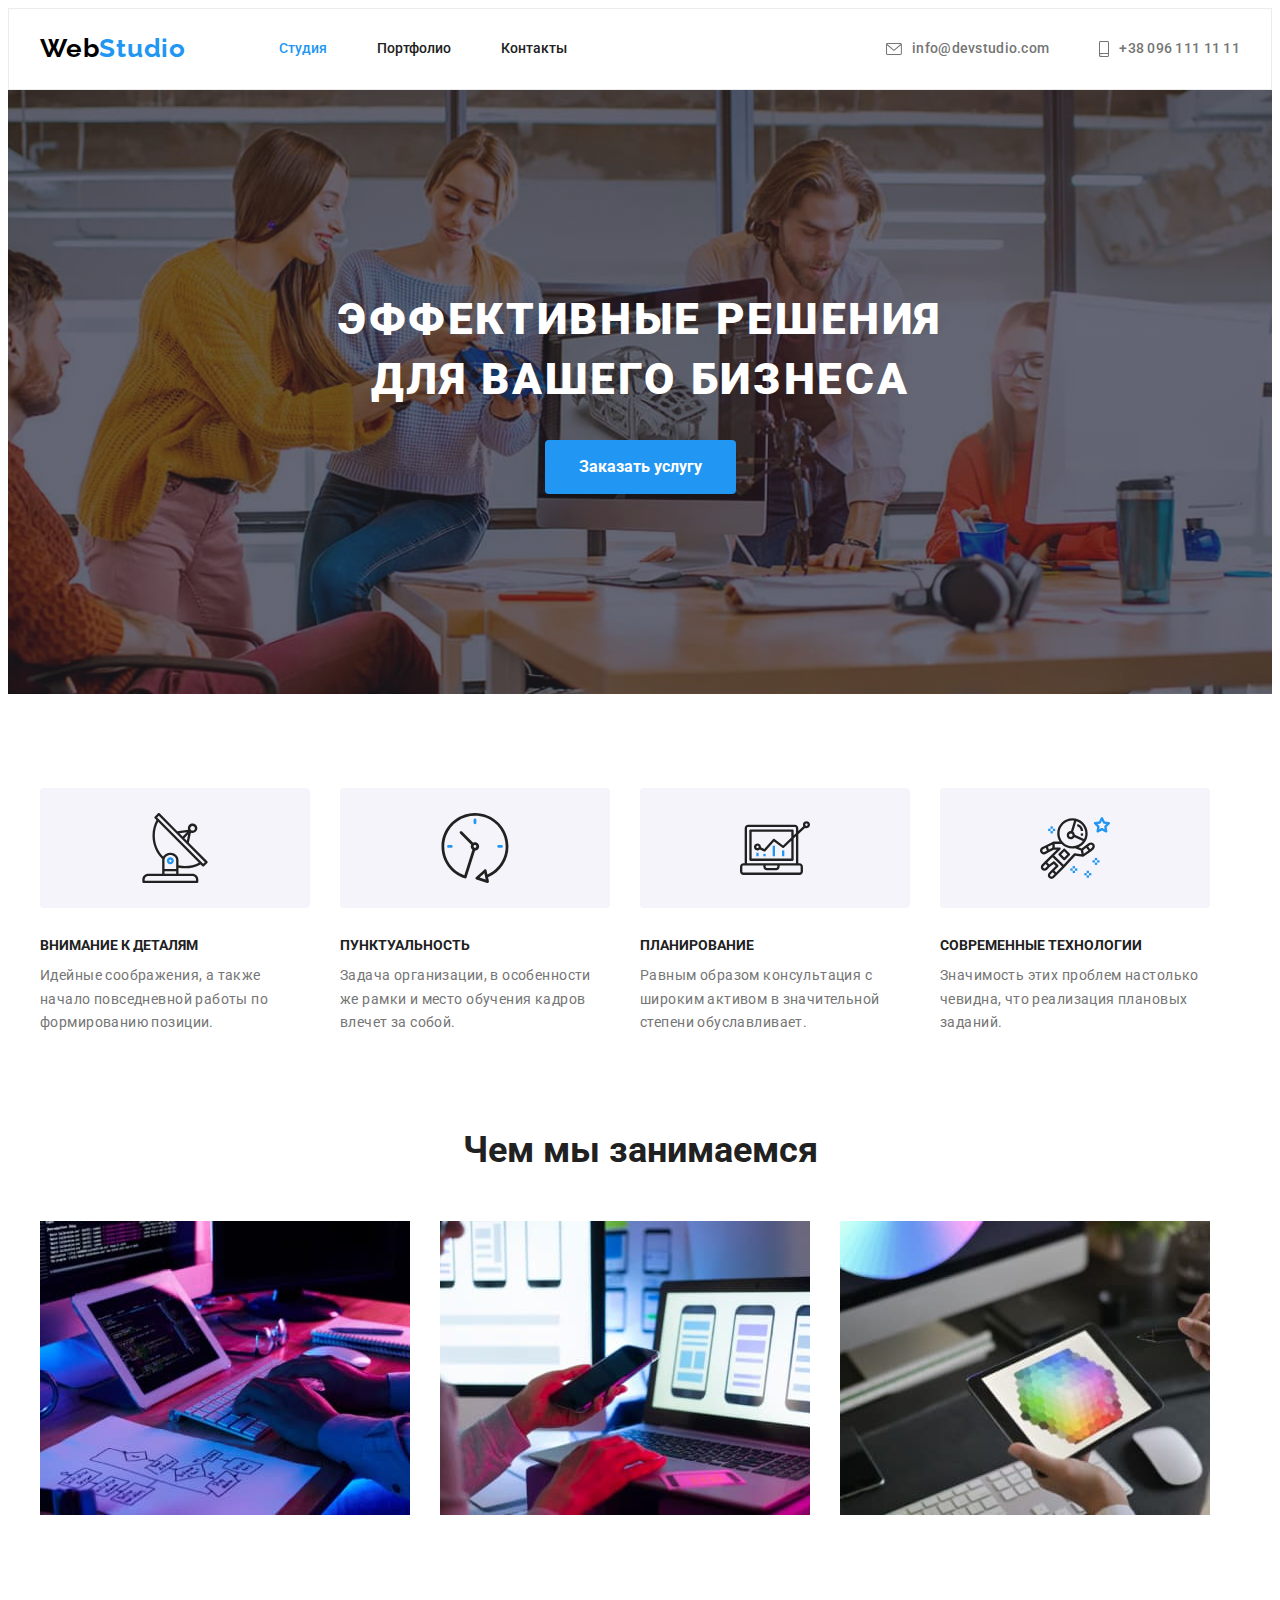
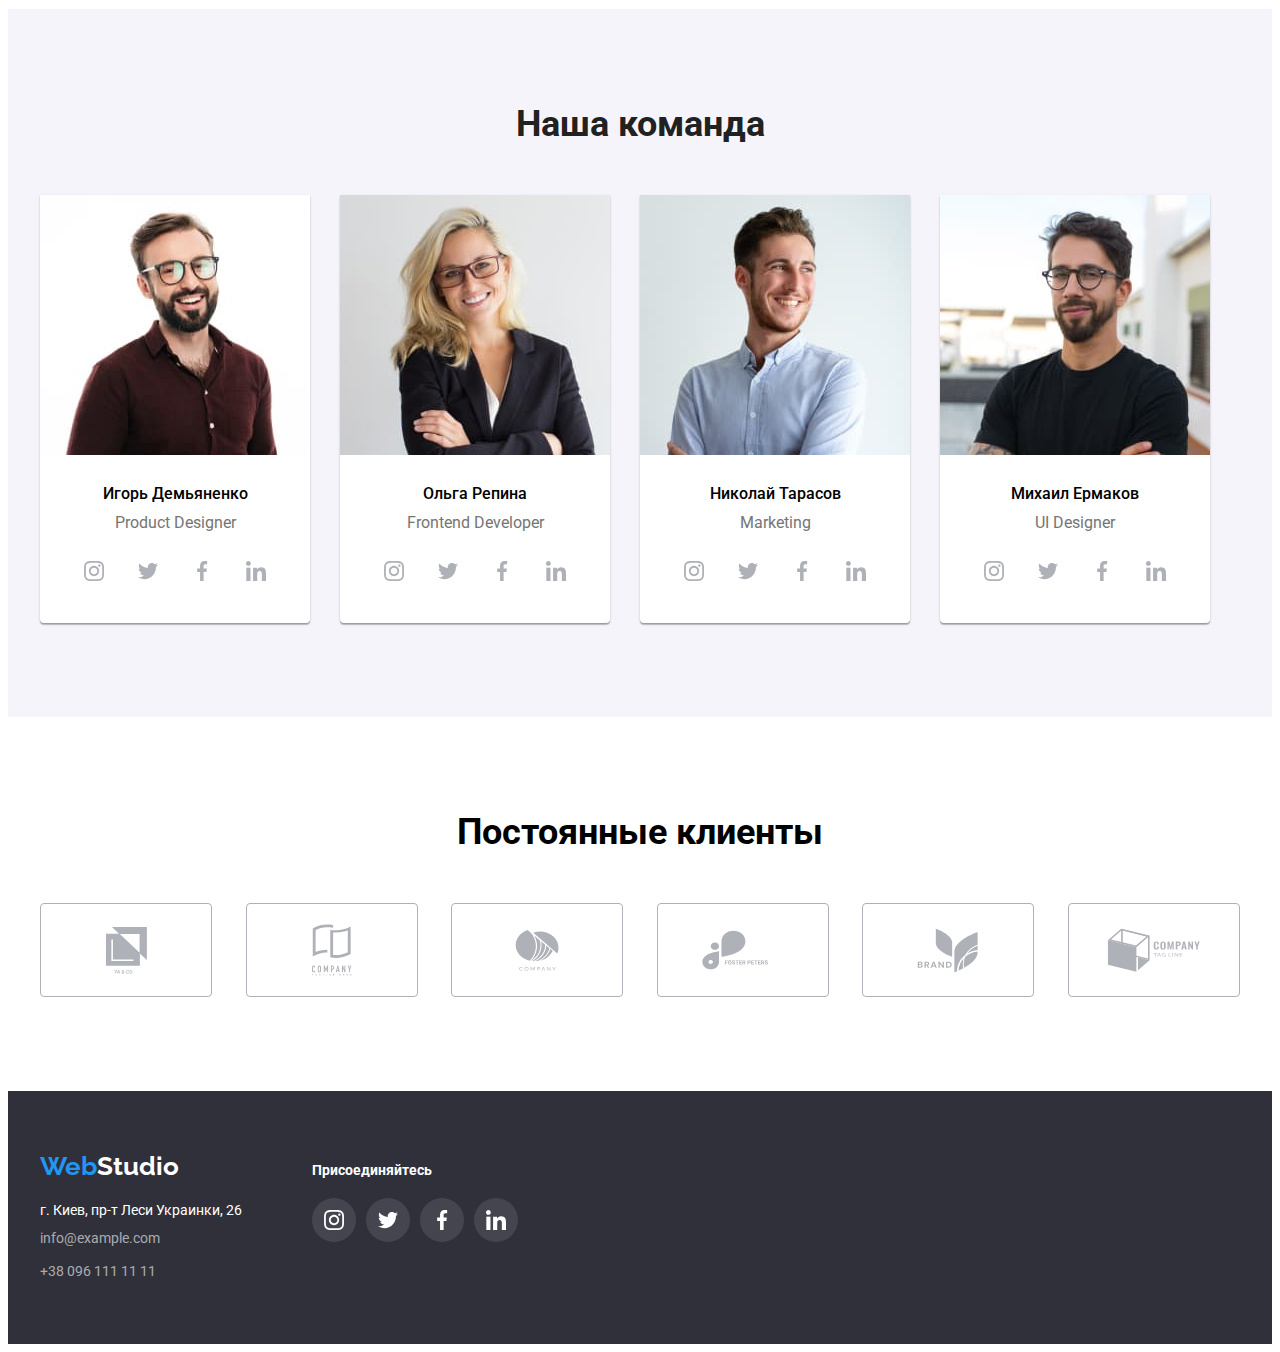
==== index.html @ 79982c33 "Add files via upload" ====
<!DOCTYPE html>
<html lang="ru">
  <head>
    <meta charset="UTF-8" />
    <meta http-equiv="X-UA-Compatible" content="IE=edge" />
    <meta name="viewport" content="width=device-width, initial-scale=1.0" />
    <title>Document</title>
    <link
      rel="stylesheet"
      href="https://cdnjs.cloudflare.com/ajax/libs/modern-normalize/1.1.0/modern-normalize.min.css"
      integrity="sha512-wpPYUAdjBVSE4KJnH1VR1HeZfpl1ub8YT/NKx4PuQ5NmX2tKuGu6U/JRp5y+Y8XG2tV+wKQpNHVUX03MfMFn9Q=="
      crossorigin="anonymous"
      referrerpolicy="no-referrer"
    />
    <link rel="preconnect" href="https://fonts.gstatic.com" />
    <link
      href="https://fonts.googleapis.com/css2?family=Raleway:wght@700&family=Roboto:wght@400;500;700;900&display=swap"
      rel="stylesheet"
    />
    <link rel="stylesheet" href="./css/styles.css" />
  </head>
  <body>
    <header class="header">
      <div class="container header-container">
        <nav class="header-nav">
          <a href="./index.html" class="logo-header">
            Web<span class="logo-part">Studio</span>
          </a>
          <ul class="nav-list list">
            <li class="menu-link">
              <a href="./index.html" class="link current">Студия</a>
            </li>

            <li class="menu-link">
              <a href="./portfolio.html" class="link"> Портфолио</a>
            </li>

            <li class="menu-link"><a href="" class="link">Контакты</a></li>
          </ul>
        </nav>
        <ul class="contacts">
          <li class="header-contacts">
            <a href="mailto:info@devstudio.com" lang="en" class="mail-tel"
              ><svg class="mail-tel-pic" width="16" height="12">
                <use href="./images/sprite.svg#icon-envelope"></use>
              </svg>
              info@devstudio.com
            </a>
          </li>

          <li class="header-contacts">
            <a href="tel:+380961111111" class="mail-tel"
              ><svg class="mail-tel-pic" width="10" height="16">
                <use href="./images/sprite.svg#icon-smartphone"></use>
              </svg>
              +38 096 111 11 11
            </a>
          </li>
        </ul>
      </div>
    </header>
    <main>
      <section class="hero">
        <div class="container">
          <h1 class="hero-main-sec">Эффективные решения для вашего бизнеса</h1>
          <button type="button" class="modal-btn">Заказать услугу</button>
        </div>
      </section>
      <section class="advantages section">
        <div class="container">
          <h2 class="visually-hidden">Преимущества компании</h2>

          <ul class="advant-list">
            <li class="adv-list-part">
              <div class="advantage-logo">
                <svg class="advantage-logo-pic">
                  <use href="./images/sprite.svg#icon-antenna"></use>
                </svg>
              </div>
              <h3 class="adv-list-head">Внимание к деталям</h3>
              <p class="adv-list-inform">
                Идейные соображения, а также начало повседневной работы по
                формированию позиции.
              </p>
            </li>
            <li class="adv-list-part">
              <div class="advantage-logo">
                <svg class="advantage-logo-pic">
                  <use href="./images/sprite.svg#icon-clock"></use>
                </svg>
              </div>
              <h3 class="adv-list-head">Пунктуальность</h3>
              <p class="adv-list-inform">
                Задача организации, в особенности же рамки и место обучения
                кадров влечет за собой.
              </p>
            </li>
            <li class="adv-list-part">
              <div class="advantage-logo">
                <svg class="advantage-logo-pic">
                  <use href="./images/sprite.svg#icon-diagram"></use>
                </svg>
              </div>
              <h3 class="adv-list-head">Планирование</h3>
              <p class="adv-list-inform">
                Равным образом консультация с широким активом в значительной
                степени обуславливает.
              </p>
            </li>
            <li class="adv-list-part">
              <div class="advantage-logo">
                <svg class="advantage-logo-pic">
                  <use href="./images/sprite.svg#icon-astronaut"></use>
                </svg>
              </div>
              <h3 class="adv-list-head">Современные технологии</h3>
              <p class="adv-list-inform">
                Значимость этих проблем настолько чевидна, что реализация
                плановых заданий.
              </p>
            </li>
          </ul>
        </div>
      </section>
      <section class="activity">
        <div class="container">
          <h2 class="activity-head">Чем мы занимаемся</h2>
          <ul class="act-example">
            <li class="act-example-pic">
              <img
                src="./images/img.jpg"
                width="370"
                height="294"
                alt="image"
              />
            </li>
            <li class="act-example-pic">
              <img
                src="./images/img2.jpg"
                width="370"
                height="294"
                alt="image"
              />
            </li>
            <li class="act-example-pic">
              <img
                src="./images/img3.jpg"
                width="370"
                height="294"
                alt="image"
              />
            </li>
          </ul>
        </div>
      </section>
      <section class="about section">
        <div class="container">
          <h2 class="about-head">Наша команда</h2>
          <ul class="about-list">
            <li class="about-list-info">
              <img
                src="./images/product-designer.jpg"
                width="270"
                height="260"
                alt="Сотрудник компании"
              />
              <div class="about-box">
                <h3 class="about-list-name">Игорь Демьяненко</h3>
                <p lang="en" class="about-list-position">Product Designer</p>
                <ul class="social list">
                  <li class="social-logo">
                    <a href="" class="social-link">
                      <svg class="social-image">
                        <use href="./images/sprite.svg#icon-instagram"></use>
                      </svg>
                    </a>
                  </li>
                  <li class="social-logo">
                    <a href="" class="social-link"
                      ><svg class="social-image">
                        <use href="./images/sprite.svg#icon-twitter"></use></svg
                    ></a>
                  </li>
                  <li class="social-logo">
                    <a href="" class="social-link"
                      ><svg class="social-image">
                        <use
                          href="./images/sprite.svg#icon-facebook"
                        ></use></svg
                    ></a>
                  </li>
                  <li class="social-logo">
                    <a href="" class="social-link"
                      ><svg class="social-image">
                        <use
                          href="./images/sprite.svg#icon-linkedin"
                        ></use></svg
                    ></a>
                  </li>
                </ul>
              </div>
            </li>
            <li class="about-list-info">
              <img
                src="./images/frontend-developer.jpg"
                width="270"
                height="260"
                alt="Сотрудник компании"
              />
              <div class="about-box">
                <h3 class="about-list-name">Ольга Репина</h3>
                <p lang="en" class="about-list-position">Frontend Developer</p>
                <ul class="social list">
                  <li class="social-logo">
                    <a href="" class="social-link">
                      <svg class="social-image">
                        <use href="./images/sprite.svg#icon-instagram"></use>
                      </svg>
                    </a>
                  </li>
                  <li class="social-logo">
                    <a href="" class="social-link">
                      <svg class="social-image">
                        <use href="./images/sprite.svg#icon-twitter"></use>
                      </svg>
                    </a>
                  </li>
                  <li class="social-logo">
                    <a href="" class="social-link"
                      ><svg class="social-image">
                        <use
                          href="./images/sprite.svg#icon-facebook"
                        ></use></svg
                    ></a>
                  </li>
                  <li class="social-logo">
                    <a href="" class="social-link"
                      ><svg class="social-image">
                        <use
                          href="./images/sprite.svg#icon-linkedin"
                        ></use></svg
                    ></a>
                  </li>
                </ul>
              </div>
            </li>
            <li class="about-list-info">
              <img
                src="./images/marketing.jpg"
                width="270"
                height="260"
                alt="Сотрудник компании"
              />
              <div class="about-box">
                <h3 class="about-list-name">Николай Тарасов</h3>
                <p lang="en" class="about-list-position">Marketing</p>
                <ul class="social list">
                  <li class="social-logo">
                    <a href="" class="social-link">
                      <svg class="social-image">
                        <use href="./images/sprite.svg#icon-instagram"></use>
                      </svg>
                    </a>
                  </li>
                  <li class="social-logo">
                    <a href="" class="social-link"
                      ><svg class="social-image">
                        <use href="./images/sprite.svg#icon-twitter"></use></svg
                    ></a>
                  </li>
                  <li class="social-logo">
                    <a href="" class="social-link"
                      ><svg class="social-image">
                        <use
                          href="./images/sprite.svg#icon-facebook"
                        ></use></svg
                    ></a>
                  </li>
                  <li class="social-logo">
                    <a href="" class="social-link"
                      ><svg class="social-image">
                        <use
                          href="./images/sprite.svg#icon-linkedin"
                        ></use></svg
                    ></a>
                  </li>
                </ul>
              </div>
            </li>
            <li class="about-list-info">
              <img
                src="./images/ui-designer.jpg"
                width="270"
                height="260"
                alt="Сотрудник компании"
              />
              <div class="about-box">
                <h3 class="about-list-name">Михаил Ермаков</h3>
                <p lang="en" class="about-list-position">UI Designer</p>
                <ul class="social list">
                  <li class="social-logo">
                    <a href="" class="social-link">
                      <svg class="social-image">
                        <use href="./images/sprite.svg#icon-instagram"></use>
                      </svg>
                    </a>
                  </li>
                  <li class="social-logo">
                    <a href="" class="social-link"
                      ><svg class="social-image">
                        <use href="./images/sprite.svg#icon-twitter"></use></svg
                    ></a>
                  </li>
                  <li class="social-logo">
                    <a href="" class="social-link"
                      ><svg class="social-image">
                        <use
                          href="./images/sprite.svg#icon-facebook"
                        ></use></svg
                    ></a>
                  </li>
                  <li class="social-logo">
                    <a href="" class="social-link"
                      ><svg class="social-image">
                        <use
                          href="./images/sprite.svg#icon-linkedin"
                        ></use></svg
                    ></a>
                  </li>
                </ul>
              </div>
            </li>
          </ul>
        </div>
      </section>
      <section class="clients-block section">
        <div class="container">
          <h2 class="clients-title">Постоянные клиенты</h2>
          <ul class="clients-list list">
            <li class="clients-item">
              <a href="" class="client-link">
                <svg class="client-logo" width="41" height="47">
                  <use href="./images/sprite.svg#icon-ya-co"></use>
                </svg>
              </a>
            </li>
            <li class="client-item">
              <a href="" class="client-link">
                <svg class="client-logo" width="40" height="52">
                  <use href="./images/sprite.svg#icon-tagline-here"></use>
                </svg>
              </a>
            </li>
            <li class="client-item">
              <a href="" class="client-link">
                <svg class="client-logo" width="44" height="42">
                  <use href="./images/sprite.svg#icon-egg-company"></use>
                </svg>
              </a>
            </li>
            <li class="client-item">
              <a href="" class="client-link">
                <svg class="client-logo" width="84" height="40">
                  <use href="./images/sprite.svg#icon-foster-petters"></use>
                </svg>
              </a>
            </li>
            <li class="client-item">
              <a href="" class="client-link">
                <svg class="client-logo" width="62" height="45">
                  <use href="./images/sprite.svg#icon-brand"></use>
                </svg>
              </a>
            </li>
            <li class="client-item">
              <a href="" class="client-link">
                <svg class="client-logo" width="94" height="44">
                  <use href="./images/sprite.svg#icon-company-tag"></use>
                </svg>
              </a>
            </li>
          </ul>
        </div>
      </section>
    </main>
    <footer class="footer">
      <div class="container footer-content">
        <div class="address">
          <a href="./index.html" class="footer-logo">
            Web<span class="footer-logo-accent">Studio</span>
          </a>
          <address class="footer-contacts">
            <ul class="footer-contact-list">
              <li class="footer-inform">
                <a
                  href="https://goo.gl/maps/V8eKWjHugV43ovE69 "
                  rel="noopener noreferrer"
                  target="_blank"
                  class="footer-location"
                >
                  г. Киев, пр-т Леси Украинки, 26</a
                >
              </li>
              <li class="footer-inform">
                <a href="mailto:info@example.com" lang="en" class="footer-link">
                  info@example.com
                </a>
              </li>
              <li class="footer-inform">
                <a href="tel:+380961111111" class="footer-link">
                  +38 096 111 11 11
                </a>
              </li>
            </ul>
          </address>
        </div>

        <div>
          <h2 class="footer-title-contacts">Присоединяйтесь</h2>
          <ul class="footer-social list">
            <li class="footer-social-logo">
              <a href="" class="footer-social-link">
                <svg class="footer-social-pic">
                  <use href="./images/sprite.svg#icon-instagram"></use>
                </svg>
              </a>
            </li>
            <li class="footer-social-logo">
              <a href="" class="footer-social-link">
                <svg class="footer-social-pic">
                  <use href="./images/sprite.svg#icon-twitter"></use>
                </svg>
              </a>
            </li>
            <li class="footer-social-logo">
              <a href="" class="footer-social-link">
                <svg class="footer-social-pic">
                  <use href="./images/sprite.svg#icon-facebook"></use>
                </svg>
              </a>
            </li>
            <li class="footer-social-logo">
              <a href="" class="footer-social-link">
                <svg class="footer-social-pic">
                  <use href="./images/sprite.svg#icon-linkedin"></use>
                </svg>
              </a>
            </li>
          </ul>
        </div>
      </div>
    </footer>
  </body>
</html>
---- css/styles.css ----
:root {
  --primary-font: "Roboto", sans-serif;
  --secondary-font: "Raleway", sans-serif;
  --primary-font-color: #757575;
  --secondary-font-color: #212121;
  --logo-accent-color: #2196f3;
  --logo-second-color: #000000;
  --logo-footer-color: #ffffff;
  --link-hover-focus: #2196f3;
  --box-shadow: 0px 1px 3px rgba(0, 0, 0, 0.12), 0px 1px 1px rgba(0, 0, 0, 0.14),
    0px 2px 1px rgba(0, 0, 0, 0.2);
  --btn-shadow: 0px 4px 4px rgba(0, 0, 0, 0.15);
  --portfolio-box-shadow: 0px 1px 1px rgba(0, 0, 0, 0.12),
    0px 4px 4px rgba(0, 0, 0, 0.06), 1px 4px 6px rgba(0, 0, 0, 0.16);
  --hover-focus-color: #ffffff;
  --hover-focus-background: #2196f3;
  --social-color: #afb1b8;
  --sort-button-shadow: 0px 3px 1px rgba(0, 0, 0, 0.1),
    0px 1px 2px rgba(0, 0, 0, 0.08), 0px 2px 2px rgba(0, 0, 0, 0.12);
}
h1,
h2,
h3,
h4,
h5,
p {
  margin-top: 0;
  margin-bottom: 0;
}
ul,
ol {
  margin-top: 0;
  margin-bottom: 0;
  padding-left: 0;
}
img {
  display: block;
}
body {
  font-family: var(--primary-font);
  font-weight: 400;
  font-size: 14px;
}
.container {
  width: 1200px;
  margin: auto;
  padding-left: 15px;
  padding-right: 15px;
}
.section {
  padding-top: 94px;
  padding-bottom: 94px;
}
/*------------HEAD------------*/
.header {
  padding-top: 24px;
  padding-bottom: 25px;
  border: 1px solid #ececec;
}

.header-container {
  display: flex;
  align-items: center;
}
.header-nav {
  display: flex;
  align-items: center;
}

.logo-header {
  font-family: var(--secondary-font);
  font-weight: 700;
  font-size: 26px;
  line-height: 1.2;
  letter-spacing: 0.03em;
  color: var(--logo-second-color);
  text-decoration: none;
  margin-right: 93px;
  margin-left: 0;
}

.logo-part {
  color: var(--logo-accent-color);
}
.list {
  list-style: none;
}
.nav-list {
  display: flex;
  align-items: center;
}
.menu-link:not(:last-child) {
  margin-right: 50px;
}
.link {
  text-decoration: none;
  color: var(--secondary-font-color);
  font-weight: 500;
  line-height: 1.14;
}
.link.current {
  color: #2196f3;
}
.menu-link .link:focus,
.menu-link .link:hover {
  color: var(--link-hover-focus);
}
.contacts {
  list-style: none;
  display: flex;
  align-items: center;
  margin-left: auto;
}
.header-contacts:not(:first-child) {
  margin-left: 50px;
}
.mail-tel {
  display: flex;
  text-decoration: none;
  color: #757575;
  font-weight: 500;
  line-height: 1.14;
  letter-spacing: 0.02em;
  align-items: center;
}
.mail-tel-pic {
  fill: var(--primary-font-color);
  margin-right: 10px;
  align-items: center;
}

.mail-tel:focus,
.mail-tel:hover {
  color: var(--link-hover-focus);
}

.mail-tel:hover .mail-tel-pic,
.mail-tel:focus .mail-tel-pic {
  fill: var(--link-hover-focus);
}

/*----------HEAD----------*/

/*=============HERO==============*/

.hero {
  background-color: #2f303a;
  background-image: linear-gradient(
      rgba(47, 48, 58, 0.4),
      rgba(47, 48, 58, 0.4)
    ),
    url("../images/backgrond.jpg");
  background-size: cover;
  background-position: center;
  text-align: center;
  padding-top: 200px;
  padding-bottom: 200px;
  max-width: 1600px;
  margin-left: auto;
  margin-right: auto;
}
.hero-main-sec {
  font-size: 44px;
  font-weight: 900;
  color: #ffffff;
  line-height: 1.36;
  letter-spacing: 0.06em;
  text-transform: uppercase;
  width: 696px;
  margin-right: auto;
  margin-left: auto;
}
.modal-btn {
  background-color: #2196f3;
  color: #ffffff;
  font-family: var(--primary-font);
  font-size: 16px;
  font-weight: 700;
  line-height: 1.88;
  cursor: pointer;
  margin-top: 30px;
  btn-shadow: var(--btn-shadow);
  border-radius: 4px;
  border-color: transparent;
  padding: 10px 32px;
}
.advantages {
}
.visually-hidden {
  position: absolute;
  width: 1px;
  height: 1px;
  margin: -1px;
  border: 0;
  padding: 0;

  white-space: nowrap;
  clip-path: inset(100%);
  clip: rect(0 0 0 0);
  overflow: hidden;
}
.advant-logos-list {
  display: flex;
  justify-content: space-between;
}

.advantage-logo {
  width: 100%;
  height: 120px;
  background-color: #f5f4fa;
  border-radius: 4px;
  display: flex;
  align-items: center;
  justify-content: center;
  margin-bottom: 30px;
}

.advantage-logo-pic {
  height: 70px;
  width: 70px;
}

.advant-list {
  list-style: none;
  display: flex;
}
.adv-list-part:not(:last-child) {
  margin-right: 30px;
}
.adv-list-part {
  width: 270px;
}
.adv-list-head {
  font-weight: 700;
  line-height: 1.14;
  color: #212121;
  font-size: 14px;
  text-transform: uppercase;
  margin-bottom: 10px;
}

.adv-list-inform {
  line-height: 1.7;
  color: var(--primary-font-color);
  letter-spacing: 0.03em;
}
.activity {
  padding-bottom: 94px;
}
.activity-head {
  font-weight: 700;
  color: var(--secondary-font-color);
  font-size: 36px;
  line-height: 1.17;
  text-align: center;
}
.act-example {
  display: flex;
  list-style: none;
  margin-top: 50px;
}
.act-example-pic:not(:last-child) {
  margin-right: 30px;
}
.about {
  background-color: #f5f4fa;
}
.about-head {
  font-weight: 700;
  color: var(--secondary-font-color);
  font-size: 36px;
  line-height: 1.17;
  text-align: center;
}
.about-list {
  list-style: none;
  display: flex;
  margin-top: 50px;
}
.about-list-info:not(:last-child) {
  margin-right: 30px;
}
.about-list-info {
  background: #ffffff;
  box-shadow: var(--box-shadow);
  border-radius: 0px 0px 4px 4px;
}
.about-list-name {
  font-weight: 500;
  font-size: 16px;
  line-height: 1.17;
}
.about-box {
  text-align: center;
  padding-top: 30px;
  padding-bottom: 30px;
  padding-left: 32px;
  padding-right: 32px;
}
.about-list-position {
  color: var(--primary-font-color);
  font-size: 16px;
  line-height: 1.17;
  margin-top: 10px;
}
.social {
  display: flex;
  /* padding-left: 32px;
  padding-right: 32px; */
  justify-content: space-between;
  margin-top: 16px;
}
.social-image {
  width: 20px;
  height: 20px;
}
.social-link {
  display: flex;
  align-items: center;
  justify-content: center;
  height: 44px;
  width: 44px;
  border-radius: 50%;
  fill: var(--social-color);
}
.social-logo {
}

.social-link:hover,
.social-link:focus {
  background-color: var(--link-hover-focus);
  fill: var(--hover-focus-color);
}
.clients-block {
}

.clients-title {
  text-align: center;
  margin-bottom: 50px;
  font-family: var(--primary-font);
  font-size: 36px;
  font-weight: 700;
  line-height: 1.17;
}

.clients-list {
  display: flex;
  justify-content: space-between;
}

.clients-item {
}

.client-link {
  display: flex;
  align-items: center;
  justify-content: center;
  width: 170px;
  height: 92px;
  border: 1px solid #afb1b8;

  border-radius: 4px;
  fill: var(--social-color);
}
.client-link:hover,
.client-link:focus {
  fill: var(--link-hover-focus);
  border-color: var(--link-hover-focus);
}

.client-logo {
}

/*=============HERO=============*/

/*=============FOOTER=============*/
.footer {
  background-color: #2f303a;
  padding-top: 60px;
  padding-bottom: 60px;
}
.footer-content {
  display: flex;
  align-items: baseline;
}
.footer-name {
  display: none;
}
.address {
  margin-right: 70px;
}
.footer-logo {
  font-family: var(--secondary-font);
  color: var(--logo-accent-color);
  font-size: 26px;
  font-weight: 700;
  line-height: 1.19;
  text-decoration: none;
}
.footer-logo-accent {
  color: var(--logo-footer-color);
}
.footer-contacts {
  font-style: normal;
  margin-top: 20px;
}
.footer-contact-list {
  list-style: none;
}
.footer-location {
  color: #ffffff;
  text-decoration: none;
}
.footer-inform:not(:last-child) {
  margin-bottom: 9px;
}
.footer-link {
  text-decoration: none;
  color: rgba(255, 255, 255, 0.6);
  line-height: 1.71;
}
.footer-link:hover,
.footer-link:focus {
  color: var(--link-hover-focus);
}
.footer-location:hover,
.footer-location:focus {
  color: var(--link-hover-focus);
}
.footer-title-contacts {
  font-size: 14px;
  color: #ffffff;
}
.footer-social {
  display: flex;
  align-items: center;
  margin-top: 20px;
}
.footer-social-logo:not(:last-child) {
  margin-right: 10px;
}
.footer-social-logo {
}

.footer-social-link {
  display: flex;
  align-items: center;
  justify-content: center;
  width: 44px;
  height: 44px;
  background-color: rgba(255, 255, 255, 0.1);
  border-radius: 50%;
  fill: var(--logo-footer-color);
}

.footer-social-link:hover,
.footer-social-link:focus {
  background-color: var(--link-hover-focus);
  fill: var(--hover-focus-color);
}
.footer-social-pic {
  width: 20px;
  height: 20px;
}

/* -----------------PORTFOLIO----------------- */
.sort {
  padding-top: 94px;
  padding-bottom: 94px;
}
.sort-list {
  list-style: none;
  display: flex;
  justify-content: center;
  margin-bottom: 50px;
}

.sort-item:not(:last-child) {
  margin-right: 8px;
}

.sort-button {
  font-family: inherit;
  font-size: 16px;
  background-color: #f5f4fa;
  color: #212121;
  font-weight: 500;
  line-height: 1.63;
  cursor: pointer;
  padding: 6px 22px;
  border-radius: 4px;
  border-color: transparent;
  text-align: center;
}

.sort-button:hover,
.sort-button:focus {
  color: var(--hover-focus-color);
  background-color: var(--hover-focus-background);
  box-shadow: var(--sort-button-shadow);
}
.example {
  margin: 15px;
  flex-basis: calc(100% / 3 - 30px);
}
.example-link {
  display: block;
}

.example-link:hover,
.example-link:focus {
  box-shadow: var(--portfolio-box-shadow);
}
.example-list {
  margin: -15px;
  display: flex;
  flex-wrap: wrap;
  list-style: none;
}
.example-box {
  padding: 20px 24px;
  border: 1px solid #eeeeee;
  border-top: none;
}
.example-type {
  margin-top: 4px;
  color: var(--primary-font-color);
}
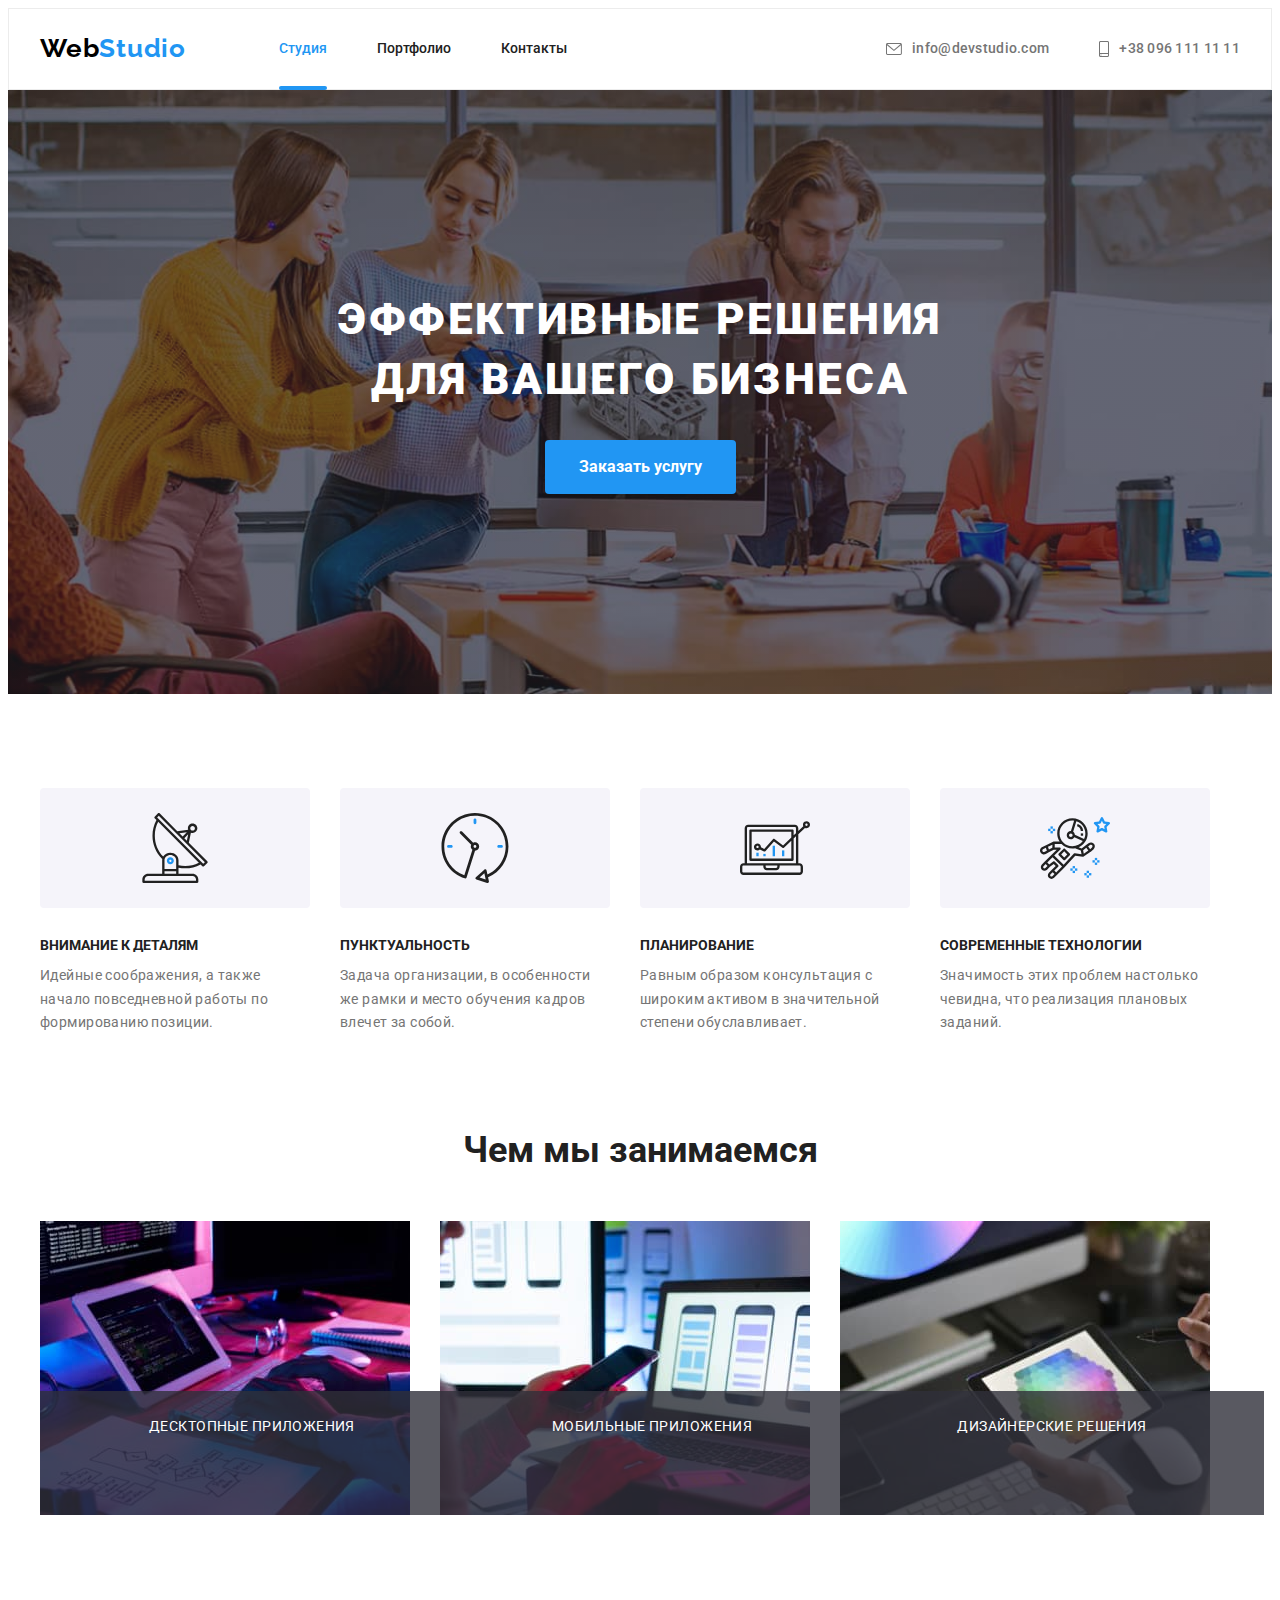
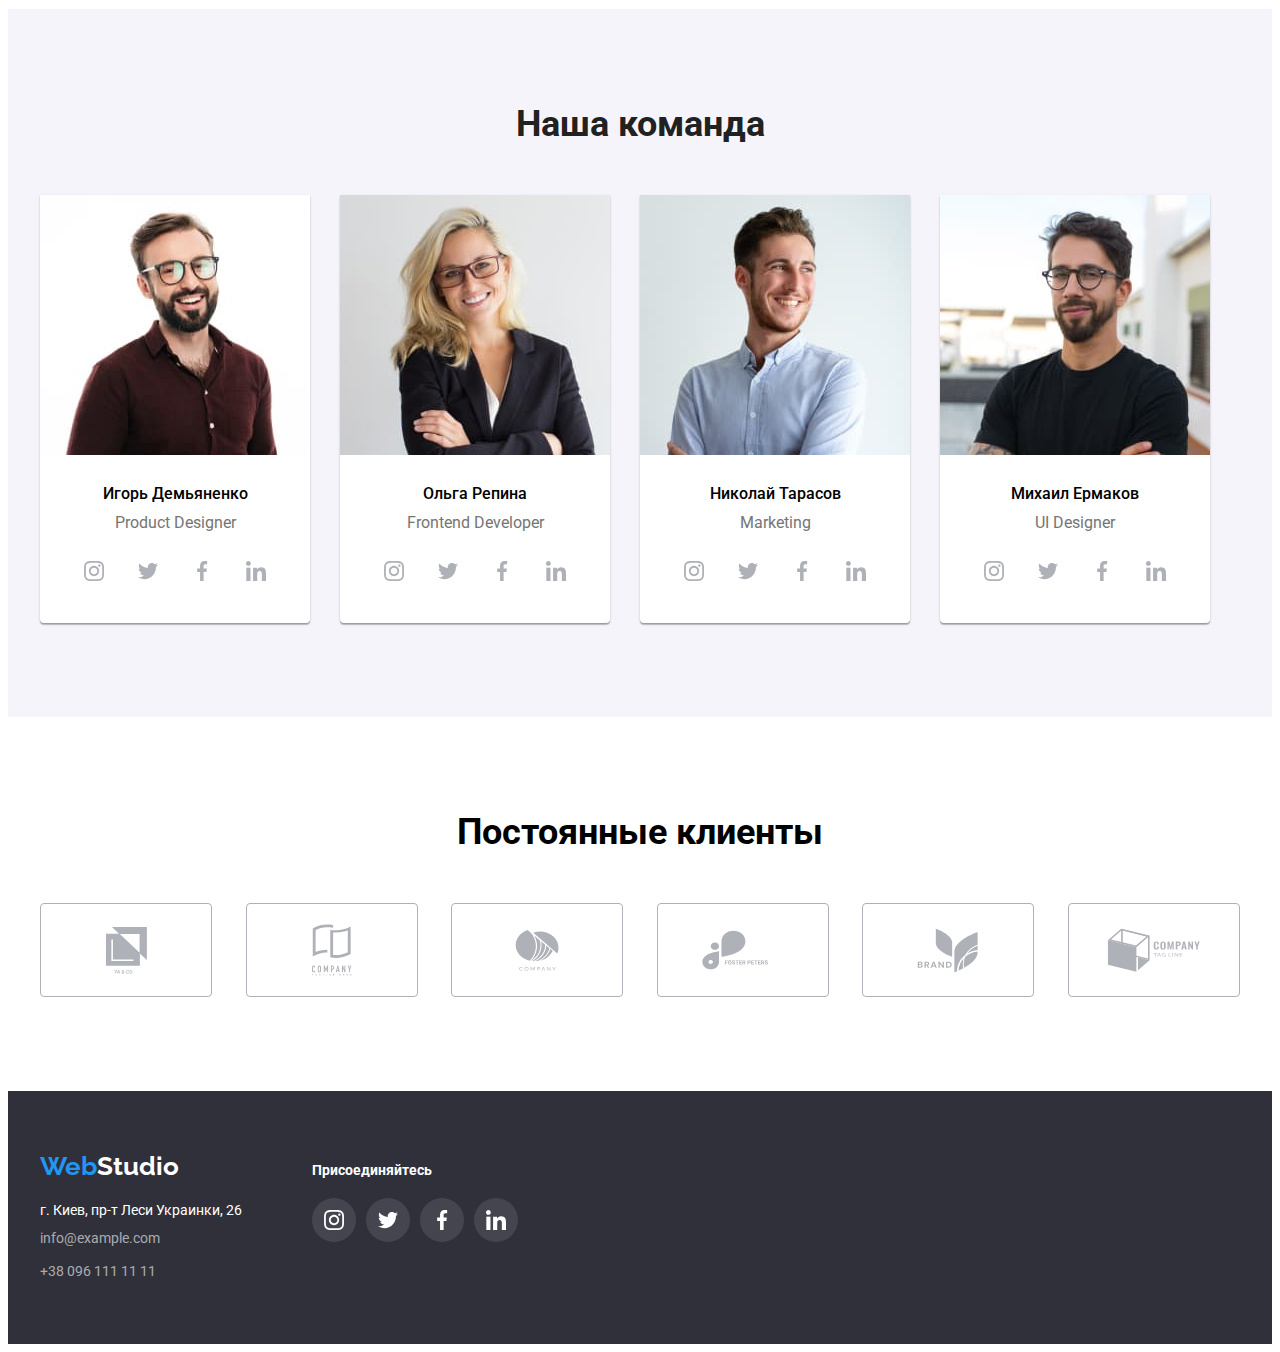
==== commit b1c4850f: "index-styles-final" ====
--- a/index.html
+++ b/index.html
@@ -27,20 +27,22 @@
             Web<span class="logo-part">Studio</span>
           </a>
           <ul class="nav-list list">
-            <li class="menu-link">
-              <a href="./index.html" class="link current">Студия</a>
+            <li class="menu-link-list">
+              <a href="./index.html" class="menu-link link current">Студия</a>
             </li>
 
-            <li class="menu-link">
-              <a href="./portfolio.html" class="link"> Портфолио</a>
+            <li class="menu-link-list">
+              <a href="./portfolio.html" class="menu-link link"> Портфолио</a>
             </li>
 
-            <li class="menu-link"><a href="" class="link">Контакты</a></li>
+            <li class="menu-link-list">
+              <a href="" class="menu-link link">Контакты</a>
+            </li>
           </ul>
         </nav>
         <ul class="contacts">
           <li class="header-contacts">
-            <a href="mailto:info@devstudio.com" lang="en" class="mail-tel"
+            <a href="mailto:info@devstudio.com" lang="en" class="mail-tel link"
               ><svg class="mail-tel-pic" width="16" height="12">
                 <use href="./images/sprite.svg#icon-envelope"></use>
               </svg>
@@ -49,7 +51,7 @@
           </li>
 
           <li class="header-contacts">
-            <a href="tel:+380961111111" class="mail-tel"
+            <a href="tel:+380961111111" class="mail-tel link"
               ><svg class="mail-tel-pic" width="10" height="16">
                 <use href="./images/sprite.svg#icon-smartphone"></use>
               </svg>
@@ -126,29 +128,38 @@
         <div class="container">
           <h2 class="activity-head">Чем мы занимаемся</h2>
           <ul class="act-example">
-            <li class="act-example-pic">
-              <img
-                src="./images/img.jpg"
-                width="370"
-                height="294"
-                alt="image"
-              />
-            </li>
-            <li class="act-example-pic">
-              <img
-                src="./images/img2.jpg"
-                width="370"
-                height="294"
-                alt="image"
-              />
-            </li>
-            <li class="act-example-pic">
-              <img
-                src="./images/img3.jpg"
-                width="370"
-                height="294"
-                alt="image"
-              />
+            <li class="act-example-inform">
+              <div class="activity-desc-wrapper">
+                <img
+                  src="./images/img.jpg"
+                  width="370"
+                  height="294"
+                  alt="image"
+                />
+                <p class="activity-desc-text">Десктопные Приложения</p>
+              </div>
+            </li>
+            <li class="act-example-inform">
+              <div class="activity-desc-wrapper">
+                <img
+                  src="./images/img2.jpg"
+                  width="370"
+                  height="294"
+                  alt="image"
+                />
+                <p class="activity-desc-text">Мобильные Приложения</p>
+              </div>
+            </li>
+            <li class="act-example-inform">
+              <div class="activity-desc-wrapper">
+                <img
+                  src="./images/img3.jpg"
+                  width="370"
+                  height="294"
+                  alt="image"
+                />
+                <p class="activity-desc-text">дизайнерские решения</p>
+              </div>
             </li>
           </ul>
         </div>
--- a/css/styles.css
+++ b/css/styles.css
@@ -89,20 +89,37 @@
   display: flex;
   align-items: center;
 }
-.menu-link:not(:last-child) {
+.menu-link-list {
+  position: relative;
+}
+.menu-link-list:not(:last-child) {
   margin-right: 50px;
 }
-.link {
-  text-decoration: none;
+.menu-link {
   color: var(--secondary-font-color);
   font-weight: 500;
   line-height: 1.14;
+  transition: color 250ms cubic-bezier(0.4, 0, 0.2, 1);
+}
+.link {
+  text-decoration: none;
 }
 .link.current {
-  color: #2196f3;
-}
-.menu-link .link:focus,
-.menu-link .link:hover {
+  color: var(--link-hover-focus);
+}
+.link.current::after {
+  position: absolute;
+  left: 0;
+  bottom: -33px;
+  display: block;
+  content: "";
+  width: 100%;
+  height: 4px;
+  border-radius: 2px;
+  background-color: var(--link-hover-focus);
+}
+.menu-link-list .link:focus,
+.menu-link-list .link:hover {
   color: var(--link-hover-focus);
 }
 .contacts {
@@ -117,14 +134,16 @@
 .mail-tel {
   display: flex;
   text-decoration: none;
-  color: #757575;
+  color: var(--primary-font-color);
   font-weight: 500;
   line-height: 1.14;
   letter-spacing: 0.02em;
   align-items: center;
+  transition: color 250ms cubic-bezier(0.4, 0, 0.2, 1),
+    fill 250ms cubic-bezier(0.4, 0, 0.2, 1);
 }
 .mail-tel-pic {
-  fill: var(--primary-font-color);
+  fill: currentColor;
   margin-right: 10px;
   align-items: center;
 }
@@ -132,11 +151,7 @@
 .mail-tel:focus,
 .mail-tel:hover {
   color: var(--link-hover-focus);
-}
-
-.mail-tel:hover .mail-tel-pic,
-.mail-tel:focus .mail-tel-pic {
-  fill: var(--link-hover-focus);
+  fill: var(--primary-accent-color);
 }
 
 /*----------HEAD----------*/
@@ -171,7 +186,7 @@
   margin-left: auto;
 }
 .modal-btn {
-  background-color: #2196f3;
+  background-color: var(--hover-focus-background);
   color: #ffffff;
   font-family: var(--primary-font);
   font-size: 16px;
@@ -259,8 +274,26 @@
   list-style: none;
   margin-top: 50px;
 }
-.act-example-pic:not(:last-child) {
+.act-example-inform:not(:last-child) {
   margin-right: 30px;
+}
+.activity-desc-wrapper {
+  position: relative;
+}
+.activity-desc-text {
+  position: absolute;
+  bottom: 0;
+  left: 0;
+  width: 100%;
+  height: 70px;
+  background: rgba(47, 48, 58, 0.8);
+  padding: 27px;
+  color: #ffffff;
+  font-size: 14px;
+  line-height: 1.2;
+  text-align: center;
+  letter-spacing: 0.03em;
+  text-transform: uppercase;
 }
 .about {
   background-color: #f5f4fa;
@@ -322,6 +355,8 @@
   width: 44px;
   border-radius: 50%;
   fill: var(--social-color);
+  transition: background-color 250ms cubic-bezier(0.4, 0, 0.2, 1),
+    fill 250ms cubic-bezier(0.4, 0, 0.2, 1);
 }
 .social-logo {
 }
@@ -358,6 +393,8 @@
   width: 170px;
   height: 92px;
   border: 1px solid #afb1b8;
+  transition: border-color 250ms cubic-bezier(0.4, 0, 0.2, 1),
+    fill 250ms cubic-bezier(0.4, 0, 0.2, 1);
 
   border-radius: 4px;
   fill: var(--social-color);
@@ -410,6 +447,7 @@
 .footer-location {
   color: #ffffff;
   text-decoration: none;
+  transition: color 250ms cubic-bezier(0.4, 0, 0.2, 1);
 }
 .footer-inform:not(:last-child) {
   margin-bottom: 9px;
@@ -418,6 +456,7 @@
   text-decoration: none;
   color: rgba(255, 255, 255, 0.6);
   line-height: 1.71;
+  transition: color 250ms cubic-bezier(0.4, 0, 0.2, 1);
 }
 .footer-link:hover,
 .footer-link:focus {
@@ -451,6 +490,8 @@
   background-color: rgba(255, 255, 255, 0.1);
   border-radius: 50%;
   fill: var(--logo-footer-color);
+  transition: background-color 250ms cubic-bezier(0.4, 0, 0.2, 1),
+    fill 250ms cubic-bezier(0.4, 0, 0.2, 1);
 }
 
 .footer-social-link:hover,
@@ -491,6 +532,9 @@
   border-radius: 4px;
   border-color: transparent;
   text-align: center;
+  transition: color 250ms cubic-bezier(0.4, 0, 0.2, 1),
+    background-color 250ms cubic-bezier(0.4, 0, 0.2, 1),
+    box-shadow 250ms cubic-bezier(0.4, 0, 0.2, 1);
 }
 
 .sort-button:hover,
@@ -505,6 +549,8 @@
 }
 .example-link {
   display: block;
+  color: var(--secondary-font-color);
+  transition: box-shadow 250ms cubic-bezier(0.4, 0, 0.2, 1);
 }
 
 .example-link:hover,
